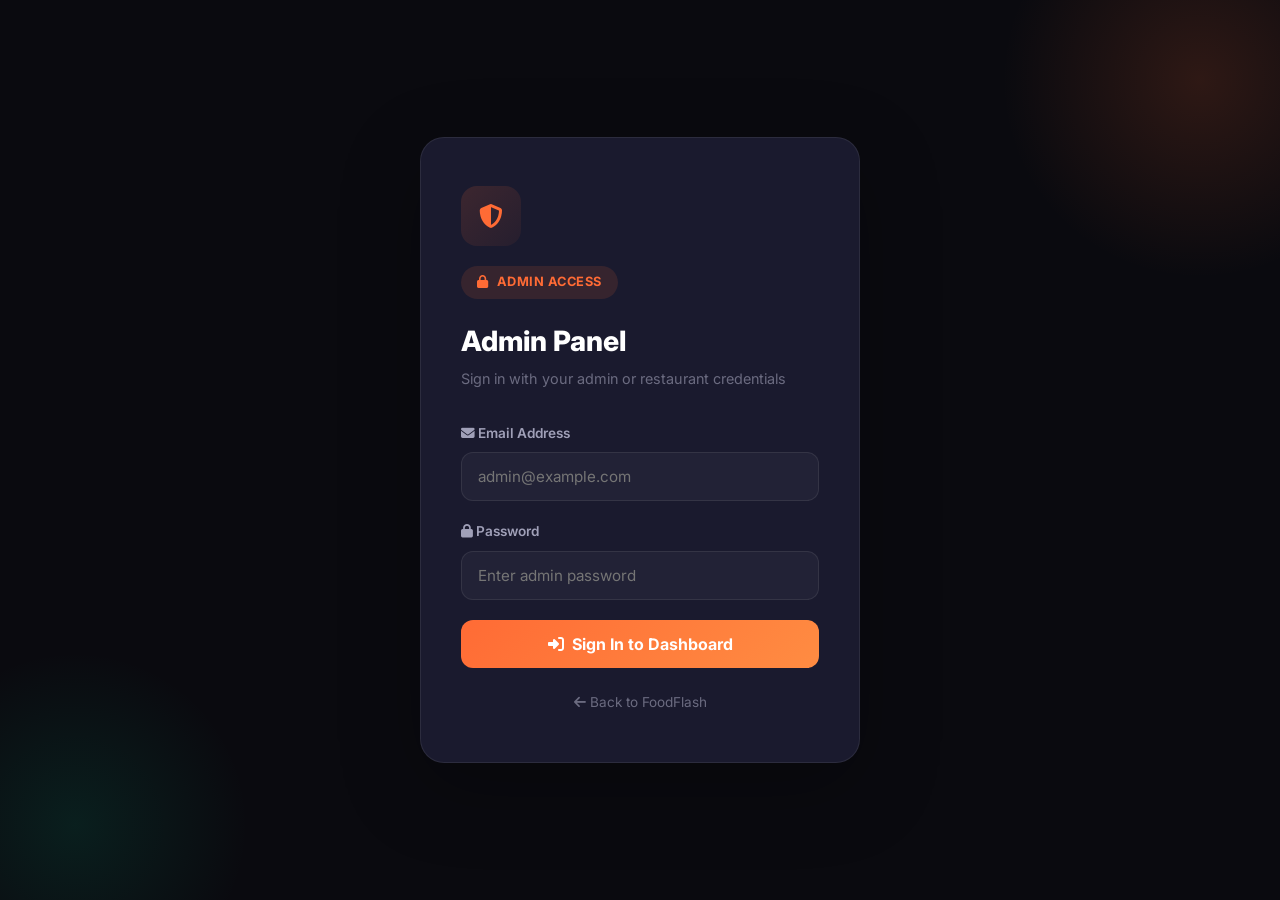
==== frontend/admin-login.html @ 153ba332 "feat: single-restaurant system with admin dashboard, status updates, and clean schema - Converted to" ====
<!DOCTYPE html>
<html lang="en">
<head>
  <meta charset="UTF-8">
  <meta name="viewport" content="width=device-width, initial-scale=1.0">
  <meta name="description" content="FoodFlash Admin Panel — Login to manage restaurants, orders, and analytics.">
  <title>Admin Login — FoodFlash</title>
  <link rel="stylesheet" href="css/styles.css">
  <link rel="stylesheet" href="https://cdnjs.cloudflare.com/ajax/libs/font-awesome/6.5.1/css/all.min.css">
  <style>
    .admin-login-page {
      min-height: 100vh;
      display: flex;
      align-items: center;
      justify-content: center;
      background: var(--bg-primary);
      position: relative;
      overflow: hidden;
    }
    .admin-login-page::before {
      content: '';
      position: absolute;
      top: -120px; right: -120px;
      width: 400px; height: 400px;
      border-radius: 50%;
      background: radial-gradient(circle, rgba(255,107,53,0.15), transparent 70%);
      pointer-events: none;
    }
    .admin-login-page::after {
      content: '';
      position: absolute;
      bottom: -100px; left: -100px;
      width: 350px; height: 350px;
      border-radius: 50%;
      background: radial-gradient(circle, rgba(6,214,160,0.1), transparent 70%);
      pointer-events: none;
    }
    .admin-login-card {
      background: var(--bg-card);
      border: 1px solid var(--border-glass);
      border-radius: 24px;
      padding: 48px 40px;
      max-width: 440px;
      width: 90%;
      backdrop-filter: blur(20px);
      box-shadow: 0 24px 80px rgba(0,0,0,0.25);
      position: relative;
      z-index: 1;
      animation: slideUp 0.5s ease;
    }
    @keyframes slideUp {
      from { opacity: 0; transform: translateY(30px); }
      to { opacity: 1; transform: translateY(0); }
    }
    .admin-badge {
      display: inline-flex;
      align-items: center;
      gap: 8px;
      padding: 6px 16px;
      border-radius: 50px;
      background: rgba(255,107,53,0.12);
      color: var(--accent-orange);
      font-size: 0.8rem;
      font-weight: 700;
      letter-spacing: 0.5px;
      text-transform: uppercase;
      margin-bottom: 20px;
    }
    .admin-login-card h2 {
      font-size: 1.75rem;
      font-weight: 800;
      margin-bottom: 4px;
    }
    .admin-login-card .subtitle {
      color: var(--text-muted);
      font-size: 0.9rem;
      margin-bottom: 32px;
    }
    .admin-login-card .form-group {
      margin-bottom: 20px;
    }
    .admin-login-card label {
      display: block;
      font-size: 0.85rem;
      font-weight: 600;
      margin-bottom: 8px;
      color: var(--text-secondary);
    }
    .admin-login-card .form-input {
      width: 100%;
      padding: 14px 16px;
      border-radius: 12px;
      border: 1px solid var(--border-glass);
      background: var(--bg-glass);
      color: var(--text-primary);
      font-size: 0.95rem;
      transition: border-color 0.2s, box-shadow 0.2s;
    }
    .admin-login-card .form-input:focus {
      outline: none;
      border-color: var(--accent-orange);
      box-shadow: 0 0 0 3px rgba(255,107,53,0.15);
    }
    .login-btn {
      width: 100%;
      padding: 14px;
      border: none;
      border-radius: 12px;
      background: linear-gradient(135deg, var(--accent-orange), #ff8c42);
      color: #fff;
      font-size: 1rem;
      font-weight: 700;
      cursor: pointer;
      display: flex;
      align-items: center;
      justify-content: center;
      gap: 8px;
      transition: transform 0.15s, box-shadow 0.2s;
      margin-top: 8px;
    }
    .login-btn:hover {
      transform: translateY(-2px);
      box-shadow: 0 8px 24px rgba(255,107,53,0.3);
    }
    .login-btn:disabled {
      opacity: 0.7;
      cursor: not-allowed;
      transform: none;
    }
    .back-link {
      display: block;
      text-align: center;
      margin-top: 24px;
      color: var(--text-muted);
      font-size: 0.85rem;
      text-decoration: none;
      transition: color 0.2s;
    }
    .back-link:hover { color: var(--accent-orange); }
    .error-msg {
      background: rgba(231,76,60,0.12);
      color: #e74c3c;
      padding: 12px 16px;
      border-radius: 10px;
      font-size: 0.85rem;
      margin-bottom: 20px;
      display: none;
      align-items: center;
      gap: 8px;
    }
    .error-msg.show { display: flex; }
    .lock-icon {
      width: 60px; height: 60px;
      border-radius: 16px;
      background: linear-gradient(135deg, rgba(255,107,53,0.15), rgba(255,107,53,0.05));
      display: flex; align-items: center; justify-content: center;
      font-size: 1.5rem; color: var(--accent-orange);
      margin-bottom: 20px;
    }
  </style>
</head>
<body>
  <div class="admin-login-page">
    <div class="admin-login-card">
      <div class="lock-icon"><i class="fas fa-shield-halved"></i></div>
      <div class="admin-badge"><i class="fas fa-lock"></i> Admin Access</div>
      <h2>Admin Panel</h2>
      <p class="subtitle">Sign in with your admin or restaurant credentials</p>

      <div class="error-msg" id="errorMsg">
        <i class="fas fa-exclamation-circle"></i>
        <span id="errorText">Invalid credentials</span>
      </div>

      <form id="adminLoginForm">
        <div class="form-group">
          <label for="adminEmail"><i class="fas fa-envelope"></i> Email Address</label>
          <input type="email" id="adminEmail" class="form-input" placeholder="admin@example.com" required>
        </div>
        <div class="form-group">
          <label for="adminPassword"><i class="fas fa-lock"></i> Password</label>
          <input type="password" id="adminPassword" class="form-input" placeholder="Enter admin password" required>
        </div>
        <button type="submit" class="login-btn" id="adminLoginBtn">
          <i class="fas fa-sign-in-alt"></i> Sign In to Dashboard
        </button>
      </form>

      <a href="index.html" class="back-link"><i class="fas fa-arrow-left"></i> Back to FoodFlash</a>
    </div>
  </div>

  <script src="js/app.js"></script>
  <script>
    const API = window.FOODFLASH_API || 'http://localhost:5000/api';

    // If already logged in as admin, redirect
    (function() {
      const user = JSON.parse(localStorage.getItem('foodflash_user') || 'null');
      if (user && ['admin', 'restaurant'].includes(user.role)) {
        window.location.href = 'admin.html';
      }
    })();

    document.getElementById('adminLoginForm').addEventListener('submit', async (e) => {
      e.preventDefault();
      const email = document.getElementById('adminEmail').value;
      const password = document.getElementById('adminPassword').value;
      const btn = document.getElementById('adminLoginBtn');
      const errorDiv = document.getElementById('errorMsg');
      const errorText = document.getElementById('errorText');

      errorDiv.classList.remove('show');
      btn.disabled = true;
      btn.innerHTML = '<i class="fas fa-spinner fa-spin"></i> Signing in...';

      try {
        const res = await fetch(`${API}/auth/login`, {
          method: 'POST',
          headers: { 'Content-Type': 'application/json' },
          body: JSON.stringify({ email, password })
        });
        const data = await res.json();

        if (!res.ok) {
          throw new Error(data.error || 'Invalid email or password');
        }

        // Check if user has admin or restaurant role
        if (!['admin', 'restaurant'].includes(data.user.role)) {
          throw new Error('Access denied. This login is for admin and restaurant accounts only.');
        }

        // Store auth data
        localStorage.setItem('foodflash_token', data.token);
        localStorage.setItem('foodflash_user', JSON.stringify(data.user));

        showToast('Admin login successful! Redirecting...');
        setTimeout(() => { window.location.href = 'admin.html'; }, 800);

      } catch (err) {
        errorText.textContent = err.message;
        errorDiv.classList.add('show');
        btn.disabled = false;
        btn.innerHTML = '<i class="fas fa-sign-in-alt"></i> Sign In to Dashboard';
      }
    });
  </script>
</body>
</html>
---- frontend/css/styles.css ----
/* ===== FoodFlash Design System ===== */
@import url('https://fonts.googleapis.com/css2?family=Inter:wght@300;400;500;600;700;800;900&display=swap');

/* --- CSS Variables --- */
:root {
  --bg-primary: #0a0a0f;
  --bg-secondary: #12121a;
  --bg-card: #1a1a2e;
  --bg-glass: rgba(255, 255, 255, 0.04);
  --border-glass: rgba(255, 255, 255, 0.08);
  --text-primary: #ffffff;
  --text-secondary: #a0a0b8;
  --text-muted: #6b6b80;
  --accent-orange: #ff6b35;
  --accent-orange-glow: rgba(255, 107, 53, 0.3);
  --accent-gold: #ffd166;
  --accent-green: #06d6a0;
  --accent-red: #ef476f;
  --accent-blue: #118ab2;
  --radius-sm: 8px;
  --radius-md: 14px;
  --radius-lg: 20px;
  --radius-xl: 28px;
  --shadow-card: 0 8px 32px rgba(0, 0, 0, 0.3);
  --shadow-glow: 0 0 40px var(--accent-orange-glow);
  --transition: 0.3s cubic-bezier(0.19, 1, 0.22, 1);
  --font: 'Inter', system-ui, sans-serif;
}

/* --- Light Theme --- */
[data-theme="light"] {
  --bg-primary: #f5f5fa;
  --bg-secondary: #ffffff;
  --bg-card: #ffffff;
  --bg-glass: rgba(0, 0, 0, 0.03);
  --border-glass: rgba(0, 0, 0, 0.08);
  --text-primary: #1a1a2e;
  --text-secondary: #555570;
  --text-muted: #8888a0;
  --accent-orange: #e85d2a;
  --accent-orange-glow: rgba(232, 93, 42, 0.2);
  --shadow-card: 0 8px 32px rgba(0, 0, 0, 0.08);
}

[data-theme="light"] .navbar.scrolled {
  background: rgba(255, 255, 255, 0.85);
}

[data-theme="light"] .nav-links.open {
  background: rgba(255, 255, 255, 0.95);
}

[data-theme="light"] .food-card {
  box-shadow: 0 2px 12px rgba(0, 0, 0, 0.06);
}

[data-theme="light"] ::-webkit-scrollbar-track {
  background: #f0f0f5;
}

[data-theme="light"] ::-webkit-scrollbar-thumb {
  background: #ccc;
}

/* --- View Transitions --- */
::view-transition-group(*),
::view-transition-old(*),
::view-transition-new(*) {
  animation-duration: 0.25s;
  animation-timing-function: cubic-bezier(0.19, 1, 0.22, 1);
}

/* --- Reset & Base --- */
*,
*::before,
*::after {
  margin: 0;
  padding: 0;
  box-sizing: border-box;
}

html {
  scroll-behavior: smooth;
  font-size: 16px;
}

body {
  font-family: var(--font);
  background: var(--bg-primary);
  color: var(--text-primary);
  line-height: 1.6;
  min-height: 100vh;
  overflow-x: hidden;
  -webkit-font-smoothing: antialiased;
}

a {
  color: var(--accent-orange);
  text-decoration: none;
  transition: var(--transition);
}

a:hover {
  color: var(--accent-gold);
}

img {
  max-width: 100%;
  display: block;
}

button {
  cursor: pointer;
  font-family: var(--font);
}

ul {
  list-style: none;
}

/* --- Utility --- */
.container {
  width: 100%;
  max-width: 1280px;
  margin: 0 auto;
  padding: 0 24px;
}

.section {
  padding: 80px 0;
}

.section-title {
  font-size: 2.25rem;
  font-weight: 800;
  margin-bottom: 12px;
  background: linear-gradient(135deg, var(--text-primary), var(--accent-orange));
  -webkit-background-clip: text;
  -webkit-text-fill-color: transparent;
  background-clip: text;
}

.section-subtitle {
  color: var(--text-secondary);
  font-size: 1.1rem;
  margin-bottom: 48px;
}

.badge {
  display: inline-flex;
  align-items: center;
  gap: 4px;
  padding: 4px 12px;
  border-radius: 50px;
  font-size: 0.75rem;
  font-weight: 600;
}

.badge-veg {
  background: rgba(6, 214, 160, 0.15);
  color: var(--accent-green);
}

.badge-nonveg {
  background: rgba(239, 71, 111, 0.15);
  color: var(--accent-red);
}

.badge-popular {
  background: rgba(255, 209, 102, 0.15);
  color: var(--accent-gold);
}

/* --- Buttons --- */
.btn {
  display: inline-flex;
  align-items: center;
  justify-content: center;
  gap: 8px;
  padding: 12px 28px;
  border-radius: var(--radius-md);
  font-weight: 600;
  font-size: 0.95rem;
  border: none;
  transition: var(--transition);
  position: relative;
  overflow: hidden;
}

.btn::after {
  content: '';
  position: absolute;
  inset: 0;
  background: linear-gradient(135deg, rgba(255, 255, 255, 0.1), transparent);
  opacity: 0;
  transition: var(--transition);
}

.btn:hover::after {
  opacity: 1;
}

.btn-primary {
  background: linear-gradient(135deg, var(--accent-orange), #ff8c42);
  color: #fff;
  box-shadow: 0 4px 20px var(--accent-orange-glow);
}

.btn-primary:hover {
  transform: translateY(-2px);
  box-shadow: 0 8px 30px var(--accent-orange-glow);
}

.btn-secondary {
  background: var(--bg-glass);
  color: var(--text-primary);
  border: 1px solid var(--border-glass);
  backdrop-filter: blur(10px);
}

.btn-secondary:hover {
  border-color: var(--accent-orange);
  background: rgba(255, 107, 53, 0.1);
}

.btn-sm {
  padding: 8px 18px;
  font-size: 0.85rem;
  border-radius: var(--radius-sm);
}

.btn-lg {
  padding: 16px 40px;
  font-size: 1.1rem;
  border-radius: var(--radius-lg);
}

.btn-icon {
  width: 44px;
  height: 44px;
  padding: 0;
  border-radius: 50%;
  background: var(--bg-glass);
  border: 1px solid var(--border-glass);
  color: var(--text-primary);
  backdrop-filter: blur(10px);
  display: flex;
  align-items: center;
  justify-content: center;
}

.btn-icon:hover {
  border-color: var(--accent-orange);
  color: var(--accent-orange);
}

/* --- Glass Card --- */
.card {
  background: var(--bg-glass);
  border: 1px solid var(--border-glass);
  border-radius: var(--radius-lg);
  backdrop-filter: blur(12px);
  overflow: hidden;
  transition: var(--transition);
}

.card:hover {
  border-color: rgba(255, 107, 53, 0.3);
  transform: translateY(-4px);
  box-shadow: var(--shadow-card);
}

/* --- Navbar --- */
.navbar {
  position: fixed;
  top: 0;
  left: 0;
  right: 0;
  z-index: 1000;
  padding: 16px 0;
  transition: var(--transition);
}

.navbar.scrolled {
  background: rgba(10, 10, 15, 0.85);
  backdrop-filter: blur(20px);
  border-bottom: 1px solid var(--border-glass);
  padding: 12px 0;
}

/* --- Theme Toggle --- */
.theme-toggle {
  width: 44px;
  height: 44px;
  border-radius: 50%;
  border: 1px solid var(--border-glass);
  background: var(--bg-glass);
  backdrop-filter: blur(10px);
  color: var(--text-primary);
  font-size: 1.1rem;
  display: flex;
  align-items: center;
  justify-content: center;
  cursor: pointer;
  transition: var(--transition);
  position: relative;
  overflow: hidden;
}

.theme-toggle:hover {
  border-color: var(--accent-orange);
  color: var(--accent-orange);
  transform: rotate(30deg);
}

.theme-toggle .fa-sun {
  display: none;
}

.theme-toggle .fa-moon {
  display: inline;
}

[data-theme="light"] .theme-toggle .fa-sun {
  display: inline;
}

[data-theme="light"] .theme-toggle .fa-moon {
  display: none;
}

.navbar .container {
  display: flex;
  align-items: center;
  justify-content: space-between;
}

.nav-logo {
  font-size: 1.5rem;
  font-weight: 800;
  display: flex;
  align-items: center;
  gap: 8px;
  background: linear-gradient(135deg, var(--accent-orange), var(--accent-gold));
  -webkit-background-clip: text;
  -webkit-text-fill-color: transparent;
  background-clip: text;
}

.nav-logo span {
  font-size: 1.6rem;
}

.nav-links {
  display: flex;
  align-items: center;
  gap: 32px;
}

.nav-links a {
  color: var(--text-secondary);
  font-weight: 500;
  font-size: 0.95rem;
  position: relative;
  padding: 4px 0;
}

.nav-links a::after {
  content: '';
  position: absolute;
  bottom: 0;
  left: 0;
  width: 0;
  height: 2px;
  background: var(--accent-orange);
  transition: var(--transition);
}

.nav-links a:hover {
  color: var(--text-primary);
}

.nav-links a:hover::after {
  width: 100%;
}

.nav-links a.active {
  color: var(--accent-orange);
}

.nav-links a.active::after {
  width: 100%;
}

.nav-actions {
  display: flex;
  align-items: center;
  gap: 12px;
}

.cart-btn {
  position: relative;
}

.cart-count {
  position: absolute;
  top: -6px;
  right: -6px;
  width: 20px;
  height: 20px;
  background: var(--accent-orange);
  border-radius: 50%;
  font-size: 0.7rem;
  font-weight: 700;
  display: flex;
  align-items: center;
  justify-content: center;
  color: #fff;
}

.hamburger {
  display: none;
  flex-direction: column;
  gap: 5px;
  background: none;
  border: none;
  padding: 8px;
  z-index: 1001;
}

.hamburger span {
  display: block;
  width: 24px;
  height: 2px;
  background: var(--text-primary);
  transition: var(--transition);
  border-radius: 2px;
}

.hamburger.active span:nth-child(1) {
  transform: translateY(7px) rotate(45deg);
}

.hamburger.active span:nth-child(2) {
  opacity: 0;
}

.hamburger.active span:nth-child(3) {
  transform: translateY(-7px) rotate(-45deg);
}

/* --- Hero --- */
.hero {
  min-height: 100vh;
  display: flex;
  align-items: center;
  position: relative;
  overflow: hidden;
  padding-top: 80px;
}

.hero-bg {
  position: absolute;
  inset: 0;
  z-index: 0;
}

.hero-bg img {
  width: 100%;
  height: 100%;
  object-fit: cover;
  opacity: 0.6;
}

.hero-bg::after {
  content: '';
  position: absolute;
  inset: 0;
  background: linear-gradient(180deg, var(--bg-primary) 0%, transparent 30%, transparent 60%, var(--bg-primary) 100%);
}

.hero-content {
  position: relative;
  z-index: 1;
  max-width: 680px;
}

.hero-tag {
  display: inline-flex;
  align-items: center;
  gap: 8px;
  background: var(--bg-glass);
  border: 1px solid var(--border-glass);
  padding: 8px 20px;
  border-radius: 50px;
  font-size: 0.85rem;
  color: var(--accent-gold);
  margin-bottom: 24px;
  backdrop-filter: blur(10px);
}

.hero h1 {
  font-size: clamp(2.5rem, 6vw, 4.5rem);
  font-weight: 900;
  line-height: 1.1;
  margin-bottom: 20px;
}

.hero h1 .highlight {
  background: linear-gradient(135deg, var(--accent-orange), var(--accent-gold));
  -webkit-background-clip: text;
  -webkit-text-fill-color: transparent;
  background-clip: text;
}

.hero p {
  font-size: 1.15rem;
  color: var(--text-secondary);
  margin-bottom: 36px;
  max-width: 520px;
}

.hero-actions {
  display: flex;
  gap: 16px;
  flex-wrap: wrap;
}

.hero-stats {
  display: flex;
  gap: 48px;
  margin-top: 64px;
  padding-top: 32px;
  border-top: 1px solid var(--border-glass);
}

.hero-stat-value {
  font-size: 2rem;
  font-weight: 800;
  color: var(--accent-orange);
}

.hero-stat-label {
  font-size: 0.85rem;
  color: var(--text-muted);
  margin-top: 4px;
}

.hero-float {
  position: absolute;
  right: 5%;
  top: 50%;
  transform: translateY(-50%);
  z-index: 1;
  display: none;
}

@media(min-width:1024px) {
  .hero-float {
    display: block;
  }
}

/* --- Food Card --- */
.food-grid {
  display: grid;
  grid-template-columns: repeat(auto-fill, minmax(280px, 1fr));
  gap: 24px;
}

.food-card {
  border-radius: var(--radius-lg);
  overflow: hidden;
  background: var(--bg-card);
  border: 1px solid var(--border-glass);
  transition: var(--transition);
}

.food-card:hover {
  transform: translateY(-6px);
  box-shadow: var(--shadow-card);
  border-color: rgba(255, 107, 53, 0.2);
}

.food-card-img {
  position: relative;
  height: 200px;
  overflow: hidden;
}

.food-card-img img {
  width: 100%;
  height: 100%;
  object-fit: cover;
  transition: var(--transition);
}

.food-card:hover .food-card-img img {
  transform: scale(1.08);
}

.food-card-badges {
  position: absolute;
  top: 12px;
  left: 12px;
  display: flex;
  gap: 6px;
}

.food-card-body {
  padding: 20px;
}

.food-card-name {
  font-size: 1.1rem;
  font-weight: 700;
  margin-bottom: 4px;
}

.food-card-restaurant {
  font-size: 0.85rem;
  color: var(--text-muted);
  margin-bottom: 12px;
}

.food-card-footer {
  display: flex;
  align-items: center;
  justify-content: space-between;
  margin-top: 16px;
}

.food-card-price {
  font-size: 1.25rem;
  font-weight: 800;
  color: var(--accent-orange);
}

.food-card-rating {
  display: flex;
  align-items: center;
  gap: 4px;
  font-size: 0.85rem;
  color: var(--accent-gold);
}

/* --- Restaurant Card --- */
.restaurant-grid {
  display: grid;
  grid-template-columns: repeat(auto-fill, minmax(340px, 1fr));
  gap: 24px;
}

.restaurant-card {
  display: flex;
  gap: 16px;
  padding: 20px;
}

.restaurant-card-img {
  width: 100px;
  height: 100px;
  border-radius: var(--radius-md);
  overflow: hidden;
  flex-shrink: 0;
}

.restaurant-card-img img {
  width: 100%;
  height: 100%;
  object-fit: cover;
}

.restaurant-card-info {
  flex: 1;
}

.restaurant-card-name {
  font-size: 1.05rem;
  font-weight: 700;
  margin-bottom: 4px;
}

.restaurant-card-cuisine {
  font-size: 0.85rem;
  color: var(--text-muted);
  margin-bottom: 8px;
}

.restaurant-card-meta {
  display: flex;
  gap: 16px;
  font-size: 0.8rem;
  color: var(--text-secondary);
}

/* --- Category Filters --- */
.category-filters {
  display: flex;
  gap: 12px;
  flex-wrap: wrap;
  margin-bottom: 32px;
}

.category-chip {
  padding: 10px 22px;
  border-radius: 50px;
  font-size: 0.9rem;
  font-weight: 500;
  background: var(--bg-glass);
  border: 1px solid var(--border-glass);
  color: var(--text-secondary);
  cursor: pointer;
  transition: var(--transition);
}

.category-chip:hover,
.category-chip.active {
  background: rgba(255, 107, 53, 0.15);
  border-color: var(--accent-orange);
  color: var(--accent-orange);
}

/* --- Search Bar --- */
.search-bar {
  display: flex;
  align-items: center;
  gap: 12px;
  background: var(--bg-glass);
  border: 1px solid var(--border-glass);
  border-radius: var(--radius-lg);
  padding: 14px 24px;
  backdrop-filter: blur(10px);
  margin-bottom: 32px;
  max-width: 560px;
}

.search-bar input {
  flex: 1;
  background: none;
  border: none;
  outline: none;
  color: var(--text-primary);
  font-size: 1rem;
  font-family: var(--font);
}

.search-bar input::placeholder {
  color: var(--text-muted);
}

.search-icon {
  color: var(--text-muted);
  font-size: 1.2rem;
}

/* --- Cart --- */
.cart-container {
  display: grid;
  grid-template-columns: 1fr 380px;
  gap: 32px;
}

.cart-items {
  display: flex;
  flex-direction: column;
  gap: 16px;
}

.cart-item {
  display: flex;
  align-items: center;
  gap: 20px;
  padding: 20px;
  background: var(--bg-glass);
  border: 1px solid var(--border-glass);
  border-radius: var(--radius-md);
  backdrop-filter: blur(10px);
}

.cart-item-img {
  width: 80px;
  height: 80px;
  border-radius: var(--radius-sm);
  overflow: hidden;
  flex-shrink: 0;
}

.cart-item-img img {
  width: 100%;
  height: 100%;
  object-fit: cover;
}

.cart-item-info {
  flex: 1;
}

.cart-item-name {
  font-weight: 600;
  margin-bottom: 4px;
}

.cart-item-price {
  color: var(--accent-orange);
  font-weight: 700;
}

.qty-control {
  display: flex;
  align-items: center;
  gap: 12px;
}

.qty-btn {
  width: 32px;
  height: 32px;
  border-radius: 50%;
  display: flex;
  align-items: center;
  justify-content: center;
  background: var(--bg-glass);
  border: 1px solid var(--border-glass);
  color: var(--text-primary);
  font-size: 1.1rem;
  transition: var(--transition);
}

.qty-btn:hover {
  border-color: var(--accent-orange);
  color: var(--accent-orange);
}

.qty-value {
  font-weight: 700;
  font-size: 1.1rem;
  min-width: 24px;
  text-align: center;
}

.cart-summary {
  background: var(--bg-glass);
  border: 1px solid var(--border-glass);
  border-radius: var(--radius-lg);
  padding: 28px;
  backdrop-filter: blur(10px);
  position: sticky;
  top: 100px;
  height: fit-content;
}

.cart-summary h3 {
  font-size: 1.25rem;
  font-weight: 700;
  margin-bottom: 24px;
}

.cart-summary-row {
  display: flex;
  justify-content: space-between;
  margin-bottom: 12px;
  font-size: 0.95rem;
}

.cart-summary-row.total {
  font-weight: 800;
  font-size: 1.2rem;
  color: var(--accent-orange);
  border-top: 1px solid var(--border-glass);
  padding-top: 16px;
  margin-top: 16px;
}

/* --- Auth Forms --- */
.auth-page {
  min-height: 100vh;
  display: flex;
  align-items: center;
  justify-content: center;
  padding: 80px 24px;
}

.auth-card {
  width: 100%;
  max-width: 440px;
  padding: 40px;
  background: var(--bg-glass);
  border: 1px solid var(--border-glass);
  border-radius: var(--radius-xl);
  backdrop-filter: blur(16px);
}

.auth-card h2 {
  font-size: 1.75rem;
  font-weight: 800;
  margin-bottom: 8px;
}

.auth-card .subtitle {
  color: var(--text-secondary);
  margin-bottom: 32px;
}

.form-group {
  margin-bottom: 20px;
}

.form-group label {
  display: block;
  font-size: 0.85rem;
  font-weight: 600;
  color: var(--text-secondary);
  margin-bottom: 8px;
}

.form-input {
  width: 100%;
  padding: 14px 18px;
  border-radius: var(--radius-md);
  background: var(--bg-secondary);
  border: 1px solid var(--border-glass);
  color: var(--text-primary);
  font-size: 0.95rem;
  font-family: var(--font);
  transition: var(--transition);
  outline: none;
}

.form-input:focus {
  border-color: var(--accent-orange);
  box-shadow: 0 0 0 3px var(--accent-orange-glow);
}

.form-divider {
  display: flex;
  align-items: center;
  gap: 16px;
  margin: 24px 0;
  color: var(--text-muted);
  font-size: 0.85rem;
}

.form-divider::before,
.form-divider::after {
  content: '';
  flex: 1;
  height: 1px;
  background: var(--border-glass);
}

/* --- Orders --- */
.order-card {
  padding: 24px;
  background: var(--bg-glass);
  border: 1px solid var(--border-glass);
  border-radius: var(--radius-lg);
  margin-bottom: 16px;
  backdrop-filter: blur(10px);
}

.order-header {
  display: flex;
  justify-content: space-between;
  align-items: center;
  margin-bottom: 16px;
  flex-wrap: wrap;
  gap: 12px;
}

.order-id {
  font-weight: 700;
  font-size: 1.05rem;
}

.order-status {
  padding: 6px 16px;
  border-radius: 50px;
  font-size: 0.8rem;
  font-weight: 600;
}

.status-preparing {
  background: rgba(255, 209, 102, 0.15);
  color: var(--accent-gold);
}

.status-delivered {
  background: rgba(6, 214, 160, 0.15);
  color: var(--accent-green);
}

.status-cancelled {
  background: rgba(239, 71, 111, 0.15);
  color: var(--accent-red);
}

.order-items-list {
  display: flex;
  flex-direction: column;
  gap: 8px;
}

.order-item-row {
  display: flex;
  justify-content: space-between;
  font-size: 0.9rem;
  color: var(--text-secondary);
}

/* --- Admin Dashboard --- */
.admin-layout {
  display: grid;
  grid-template-columns: 260px 1fr;
  min-height: 100vh;
}

.sidebar {
  background: var(--bg-secondary);
  border-right: 1px solid var(--border-glass);
  padding: 24px 0;
  position: sticky;
  top: 0;
  height: 100vh;
}

.sidebar-logo {
  padding: 0 24px 32px;
  font-size: 1.25rem;
  font-weight: 800;
  color: var(--accent-orange);
}

.sidebar-nav a {
  display: flex;
  align-items: center;
  gap: 12px;
  padding: 12px 24px;
  color: var(--text-secondary);
  font-weight: 500;
  transition: var(--transition);
}

.sidebar-nav a:hover,
.sidebar-nav a.active {
  color: var(--accent-orange);
  background: rgba(255, 107, 53, 0.08);
  border-right: 3px solid var(--accent-orange);
}

.admin-content {
  padding: 32px;
}

.stats-grid {
  display: grid;
  grid-template-columns: repeat(auto-fit, minmax(240px, 1fr));
  gap: 20px;
  margin-bottom: 32px;
}

.stat-card {
  padding: 24px;
  background: var(--bg-glass);
  border: 1px solid var(--border-glass);
  border-radius: var(--radius-lg);
  backdrop-filter: blur(10px);
}

.stat-card-value {
  font-size: 2rem;
  font-weight: 800;
  margin-bottom: 4px;
}

.stat-card-label {
  font-size: 0.85rem;
  color: var(--text-muted);
}

.stat-card-change {
  font-size: 0.8rem;
  margin-top: 8px;
}

.stat-card-change.positive {
  color: var(--accent-green);
}

.stat-card-change.negative {
  color: var(--accent-red);
}

.data-table {
  width: 100%;
  border-collapse: collapse;
}

.data-table th {
  text-align: left;
  padding: 14px 16px;
  font-size: 0.8rem;
  font-weight: 600;
  text-transform: uppercase;
  letter-spacing: 0.5px;
  color: var(--text-muted);
  border-bottom: 1px solid var(--border-glass);
}

.data-table td {
  padding: 14px 16px;
  font-size: 0.9rem;
  border-bottom: 1px solid rgba(255, 255, 255, 0.03);
}

.data-table tr:hover {
  background: rgba(255, 255, 255, 0.02);
}

/* --- Chatbot Widget --- */
.chatbot-toggle {
  position: fixed;
  bottom: 24px;
  right: 24px;
  z-index: 999;
  width: 60px;
  height: 60px;
  border-radius: 50%;
  background: linear-gradient(135deg, var(--accent-orange), #ff8c42);
  border: none;
  color: #fff;
  font-size: 1.5rem;
  box-shadow: 0 8px 32px var(--accent-orange-glow);
  transition: var(--transition);
  display: flex;
  align-items: center;
  justify-content: center;
}

.chatbot-toggle:hover {
  transform: scale(1.1);
}

.chatbot-window {
  position: fixed;
  bottom: 100px;
  right: 24px;
  z-index: 998;
  width: 380px;
  height: 520px;
  background: var(--bg-secondary);
  border: 1px solid var(--border-glass);
  border-radius: var(--radius-xl);
  overflow: hidden;
  box-shadow: 0 20px 60px rgba(0, 0, 0, 0.5);
  display: none;
  flex-direction: column;
}

.chatbot-window.open {
  display: flex;
  animation: slideUp 0.3s ease;
}

@keyframes slideUp {
  from {
    opacity: 0;
    transform: translateY(20px);
  }

  to {
    opacity: 1;
    transform: translateY(0);
  }
}

.chatbot-header {
  padding: 20px;
  background: linear-gradient(135deg, var(--accent-orange), #ff8c42);
  color: #fff;
}

.chatbot-header h4 {
  font-weight: 700;
}

.chatbot-header p {
  font-size: 0.8rem;
  opacity: 0.85;
}

.chatbot-messages {
  flex: 1;
  overflow-y: auto;
  padding: 16px;
  display: flex;
  flex-direction: column;
  gap: 12px;
}

.chat-msg {
  max-width: 80%;
  padding: 12px 16px;
  border-radius: var(--radius-md);
  font-size: 0.9rem;
  line-height: 1.5;
}

.chat-msg.bot {
  background: var(--bg-glass);
  border: 1px solid var(--border-glass);
  align-self: flex-start;
  border-bottom-left-radius: 4px;
}

.chat-msg.user {
  background: var(--accent-orange);
  color: #fff;
  align-self: flex-end;
  border-bottom-right-radius: 4px;
}

.chatbot-input {
  display: flex;
  gap: 8px;
  padding: 16px;
  border-top: 1px solid var(--border-glass);
}

.chatbot-input input {
  flex: 1;
  padding: 12px 16px;
  border-radius: 50px;
  background: var(--bg-glass);
  border: 1px solid var(--border-glass);
  color: var(--text-primary);
  font-family: var(--font);
  outline: none;
}

.chatbot-input button {
  width: 44px;
  height: 44px;
  border-radius: 50%;
  background: var(--accent-orange);
  border: none;
  color: #fff;
  display: flex;
  align-items: center;
  justify-content: center;
}

/* --- Footer --- */
.footer {
  padding: 64px 0 32px;
  border-top: 1px solid var(--border-glass);
  background: var(--bg-secondary);
}

.footer-grid {
  display: grid;
  grid-template-columns: 2fr 1fr 1fr 1fr;
  gap: 48px;
  margin-bottom: 48px;
}

.footer-brand p {
  color: var(--text-muted);
  font-size: 0.9rem;
  margin-top: 12px;
  line-height: 1.7;
}

.footer-col h4 {
  font-weight: 700;
  margin-bottom: 16px;
  font-size: 0.95rem;
}

.footer-col a {
  display: block;
  color: var(--text-muted);
  font-size: 0.9rem;
  margin-bottom: 10px;
  transition: var(--transition);
}

.footer-col a:hover {
  color: var(--accent-orange);
}

.footer-bottom {
  text-align: center;
  padding-top: 32px;
  border-top: 1px solid var(--border-glass);
  color: var(--text-muted);
  font-size: 0.85rem;
}

/* --- Animations --- */
@keyframes fadeInUp {
  from {
    opacity: 0;
    transform: translateY(30px);
  }

  to {
    opacity: 1;
    transform: translateY(0);
  }
}

.animate-in {
  animation: fadeInUp 0.6s ease forwards;
}

.delay-1 {
  animation-delay: 0.1s;
}

.delay-2 {
  animation-delay: 0.2s;
}

.delay-3 {
  animation-delay: 0.3s;
}

/* --- Responsive --- */
@media (max-width: 1024px) {
  .cart-container {
    grid-template-columns: 1fr;
  }

  .admin-layout {
    grid-template-columns: 1fr;
  }

  .sidebar {
    display: none;
  }

  .footer-grid {
    grid-template-columns: 1fr 1fr;
  }
}

@media (max-width: 768px) {
  .nav-links {
    display: none;
  }

  .hamburger {
    display: flex;
  }

  .nav-links.open {
    display: flex;
    flex-direction: column;
    position: fixed;
    top: 0;
    left: 0;
    width: 100%;
    height: 100vh;
    background: var(--bg-primary);
    backdrop-filter: blur(20px);
    padding: 100px 40px;
    gap: 30px;
    z-index: 1000;
    align-items: center;
    justify-content: center;
    text-align: center;
  }

  .nav-links.open a {
    font-size: 1.5rem;
    font-weight: 700;
  }

  .nav-actions {
    gap: 8px;
  }

  /* Hide profile text on mobile to save space */
  #loginBtn.logged-in {
    width: 40px;
    height: 40px;
    padding: 0;
    border-radius: 50%;
    font-size: 0;
    display: flex;
    align-items: center;
    justify-content: center;
  }

  #loginBtn.logged-in i {
    font-size: 1.1rem;
    margin: 0;
  }

  .nav-logo {
    font-size: 1.2rem;
  }

  .btn-sm {
    padding: 6px 12px;
    font-size: 0.8rem;
  }

  .hero h1 {
    font-size: 2.2rem;
    line-height: 1.2;
  }

  .hero-stats {
    flex-direction: column;
    gap: 20px;
    align-items: flex-start;
  }

  .section {
    padding: 48px 0;
  }

  .section-title {
    font-size: 1.75rem;
  }

  .food-grid,
  .restaurant-grid,
  .footer-grid {
    grid-template-columns: 1fr;
    gap: 20px;
  }

  .chatbot-window {
    width: calc(100vw - 32px);
    right: 16px;
    bottom: 80px;
  }

  .chatbot-toggle {
    right: 16px;
    bottom: 16px;
  }
}

@media (max-width: 480px) {
  .hero h1 {
    font-size: 1.8rem;
  }

  .hero-tag {
    font-size: 0.75rem;
    padding: 6px 15px;
  }

  .hero-actions {
    flex-direction: column;
    gap: 12px;
  }

  .hero-actions .btn {
    width: 100%;
  }
}

/* --- Scrollbar --- */
::-webkit-scrollbar {
  width: 6px;
}

::-webkit-scrollbar-track {
  background: var(--bg-primary);
}

::-webkit-scrollbar-thumb {
  background: var(--bg-card);
  border-radius: 3px;
}

::-webkit-scrollbar-thumb:hover {
  background: var(--accent-orange);
}
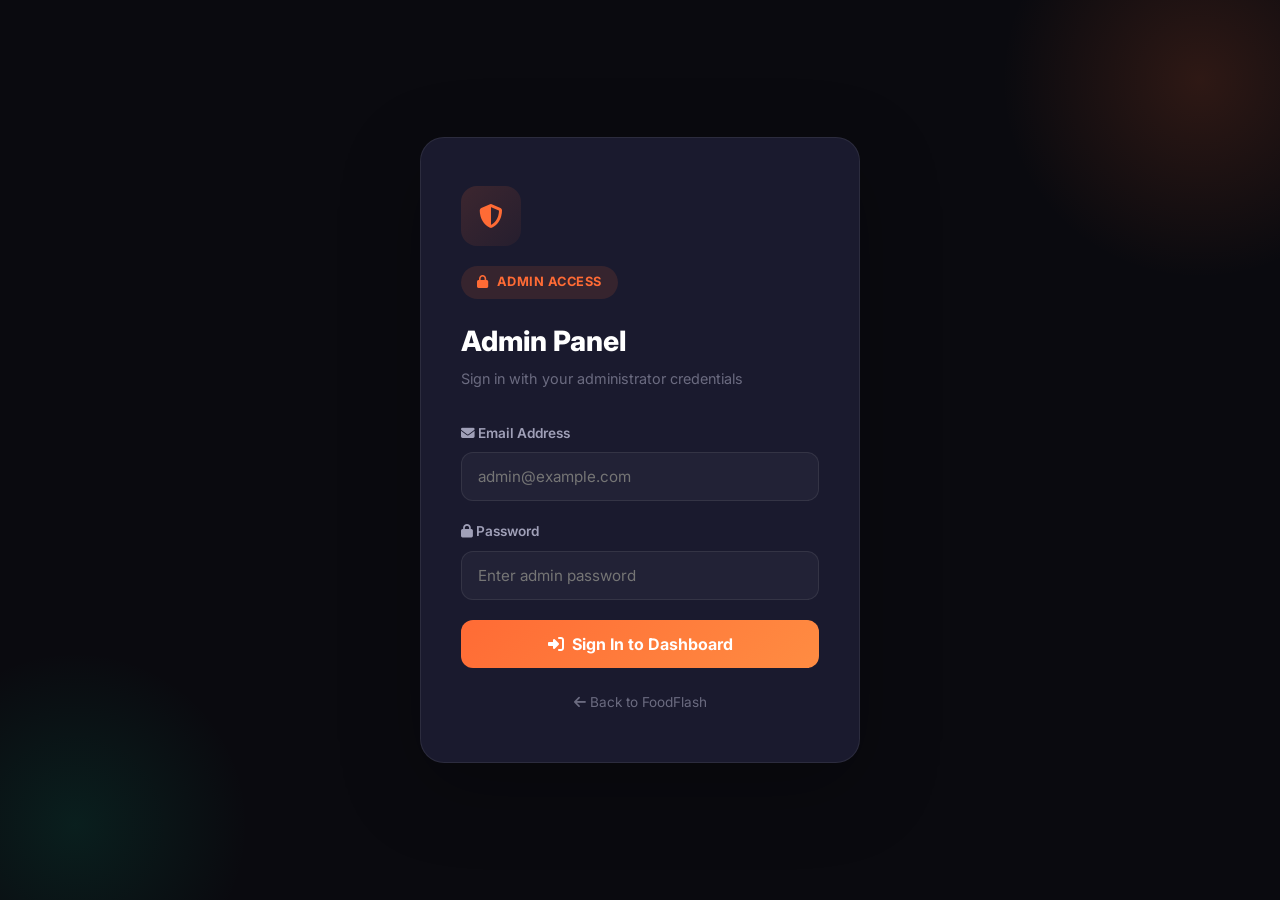
==== commit dd2c91c3: "refactor: migrate to single-restaurant in-memory architecture - Remove Redis dependency, replace wit" ====
--- a/frontend/admin-login.html
+++ b/frontend/admin-login.html
@@ -165,7 +165,7 @@
       <div class="lock-icon"><i class="fas fa-shield-halved"></i></div>
       <div class="admin-badge"><i class="fas fa-lock"></i> Admin Access</div>
       <h2>Admin Panel</h2>
-      <p class="subtitle">Sign in with your admin or restaurant credentials</p>
+      <p class="subtitle">Sign in with your administrator credentials</p>
 
       <div class="error-msg" id="errorMsg">
         <i class="fas fa-exclamation-circle"></i>
@@ -197,7 +197,7 @@
     // If already logged in as admin, redirect
     (function() {
       const user = JSON.parse(localStorage.getItem('foodflash_user') || 'null');
-      if (user && ['admin', 'restaurant'].includes(user.role)) {
+      if (user && user.role === 'admin') {
         window.location.href = 'admin.html';
       }
     })();
@@ -226,9 +226,9 @@
           throw new Error(data.error || 'Invalid email or password');
         }
 
-        // Check if user has admin or restaurant role
-        if (!['admin', 'restaurant'].includes(data.user.role)) {
-          throw new Error('Access denied. This login is for admin and restaurant accounts only.');
+        // Check if user has admin role
+        if (data.user.role !== 'admin') {
+          throw new Error('Access denied. This login is for admin accounts only.');
         }
 
         // Store auth data
